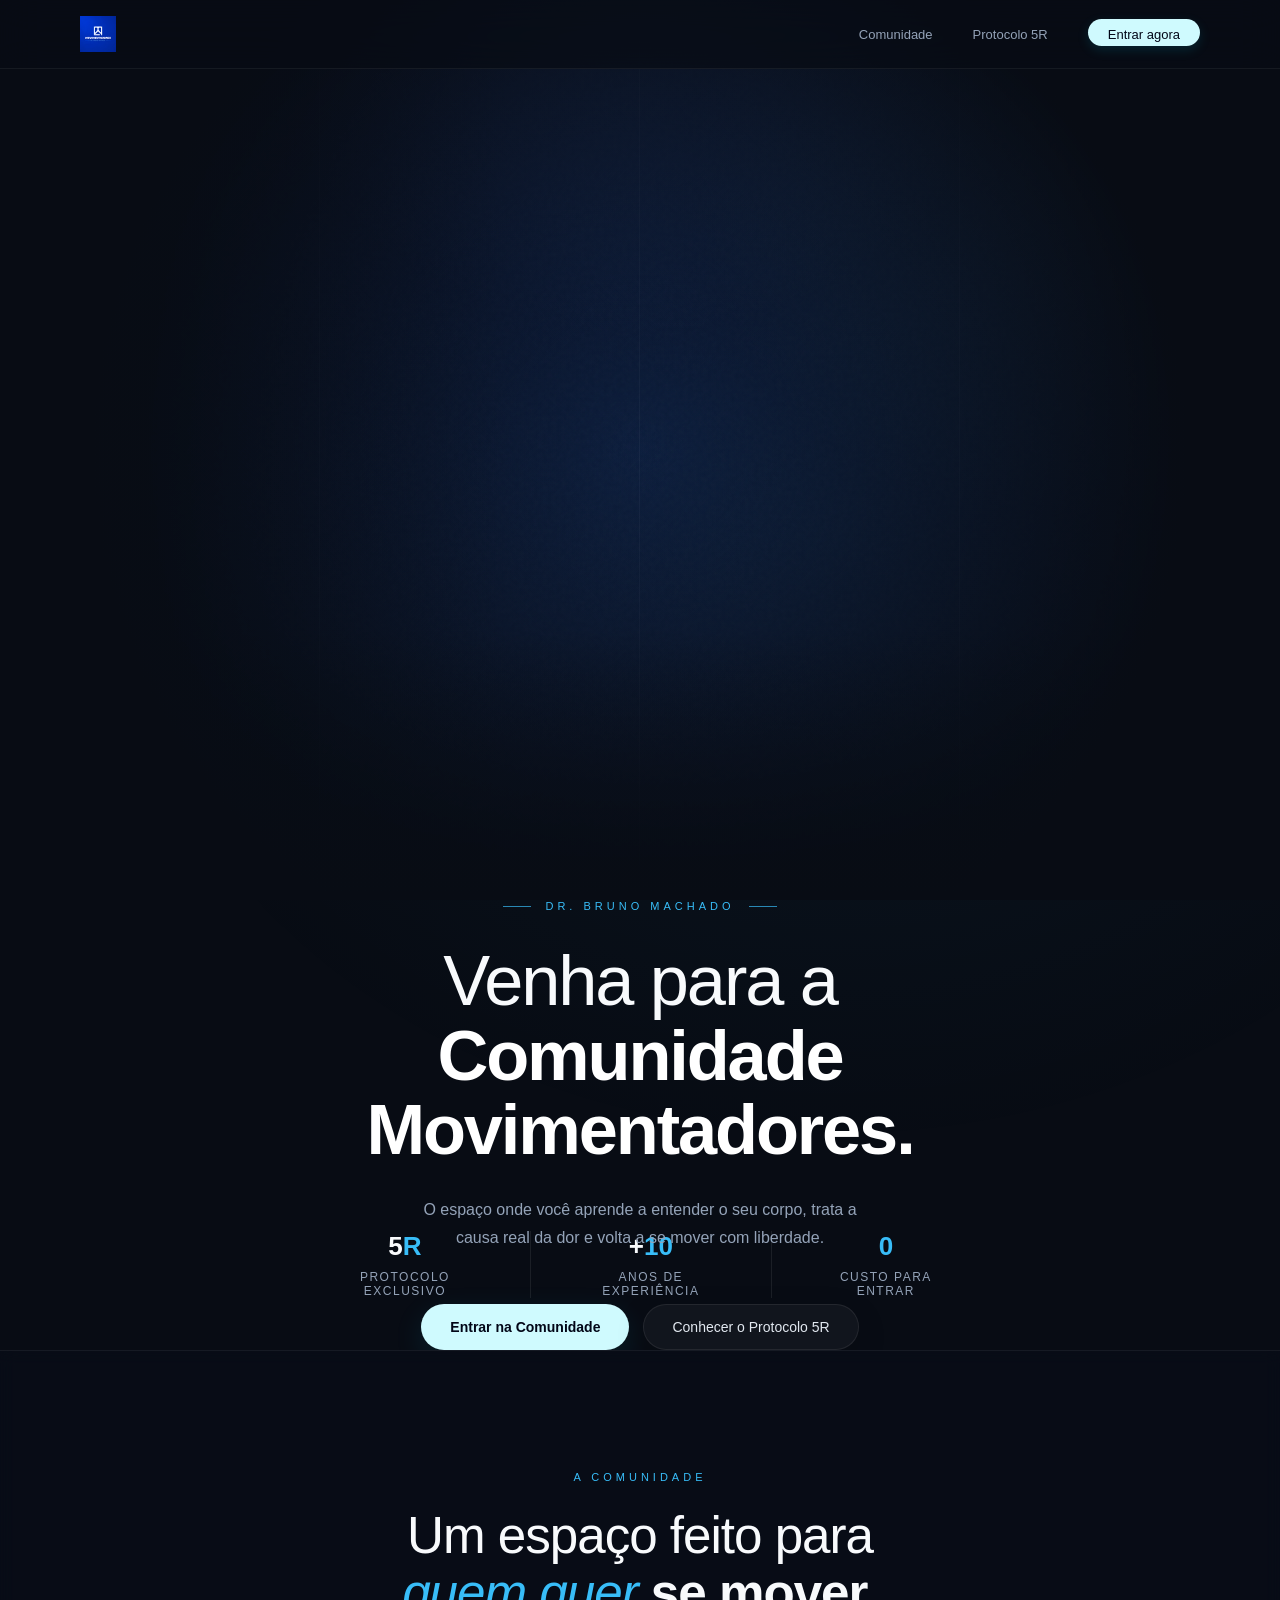
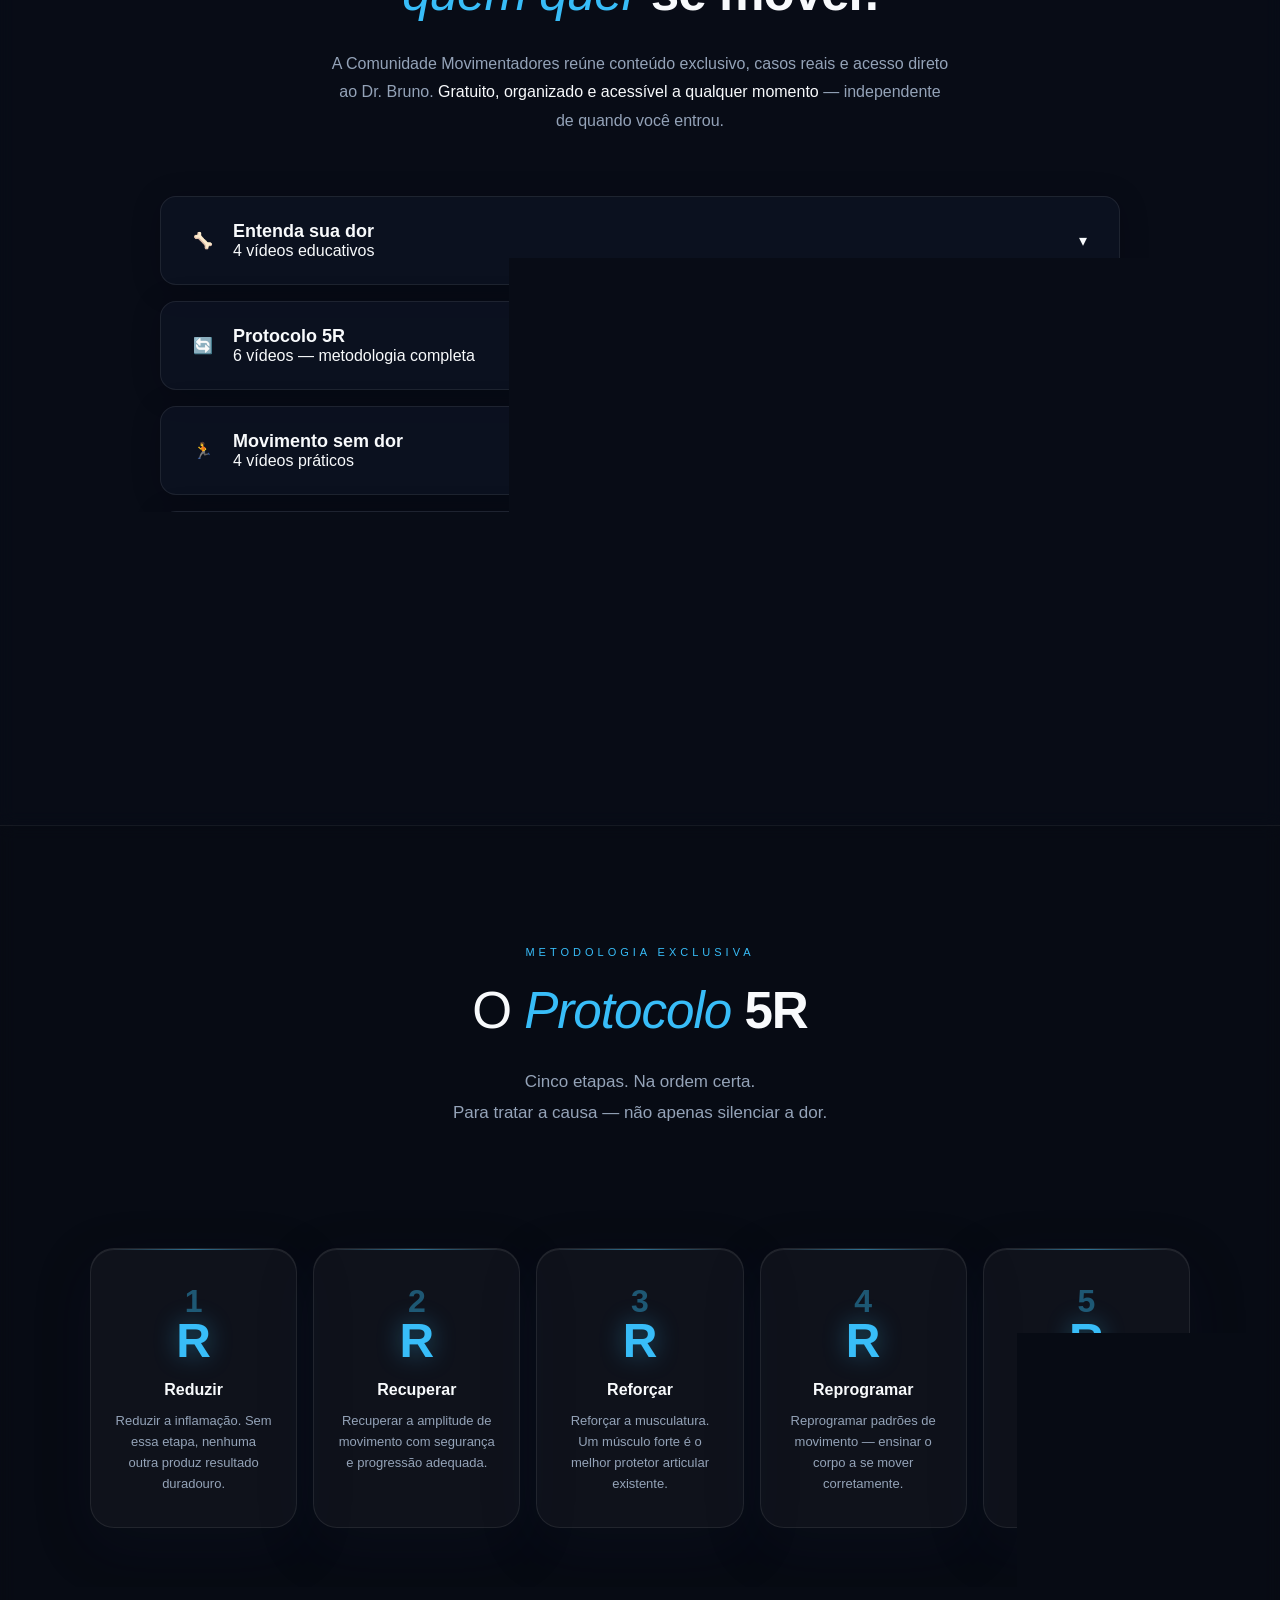
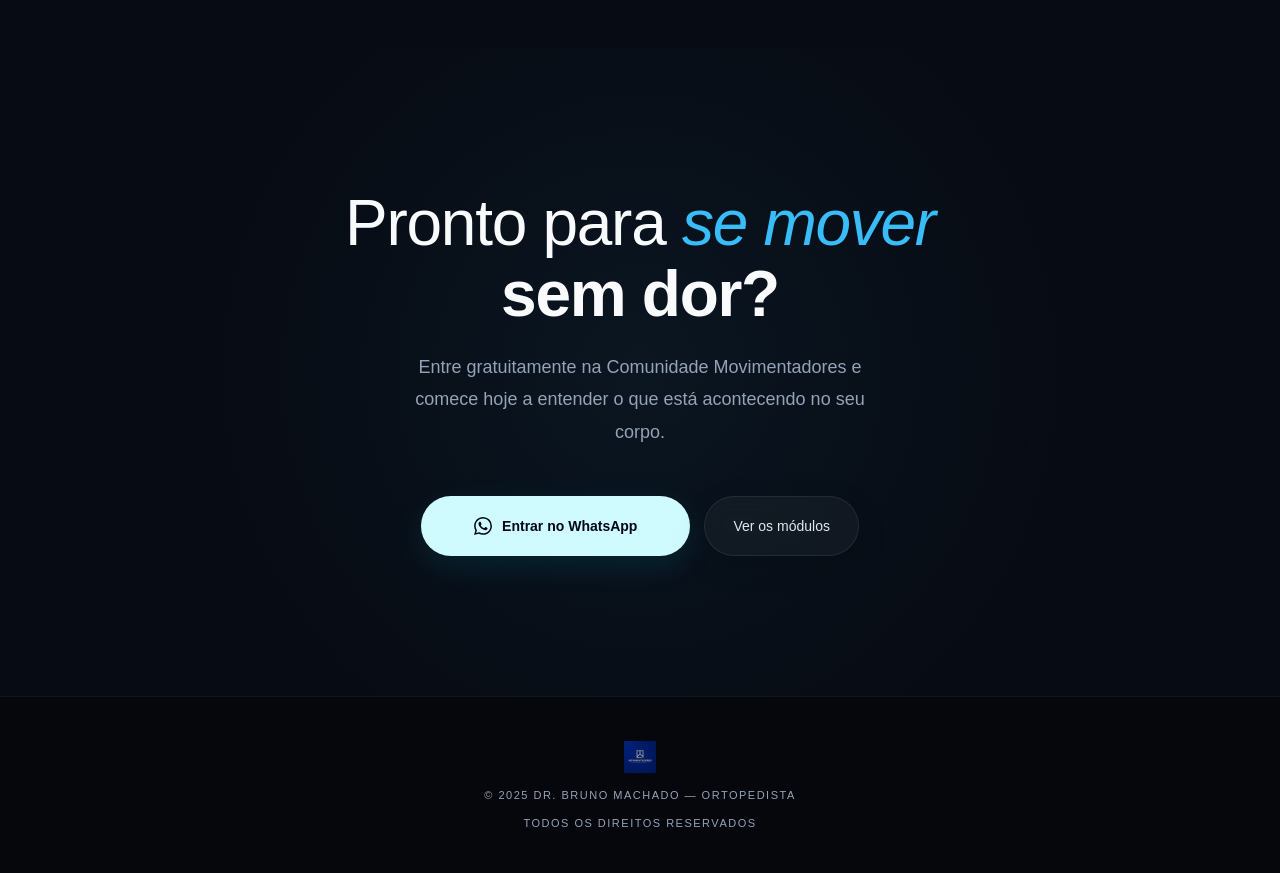
==== comunidade_dr_bruno.html @ 8829a504 "Initial commit - Comunidade Movimentadores landing page for Dr. Bruno Machado" ====
<!DOCTYPE html>
<html lang="pt-BR">
<head>
<meta charset="UTF-8">
<meta name="viewport" content="width=device-width, initial-scale=1.0">
<title>Comunidade Movimentadores — Dr. Bruno Machado</title>
<!-- Pulsedesk Fonts & Stylesheets -->
<link href="assets/4bcb63d746dc1754_css2.css" rel="stylesheet"/>
<link href="assets/b626255d7795be45_css2.css" rel="stylesheet"/>
<link rel="stylesheet" href="assets/css/fonts.css"/>
<link rel="stylesheet" href="assets/css/animations.css"/>
<style>
  *, *::before, *::after { box-sizing: border-box; margin: 0; padding: 0; }
  :root {
    --blue-deep:  #080c14;
    --blue-dark:  #0b1020;
    --blue-mid:   #0d1527;
    --blue-brand: #1a4fcc;
    --blue-light: #2563eb;
    --accent:     #38bdf8; /* cyan-400 */
    --accent-glow: rgba(56, 189, 248, 0.15);
    --white:      #f8fafc; /* slate-50 */
    --off-white:  #e2e8f0; /* slate-200 */
    --dim:        #94a3b8; /* slate-400 */
    --card-bg:    rgba(15, 21, 36, 0.7);
    --card-border: rgba(255, 255, 255, 0.08);
  }
  html { scroll-behavior: smooth; }
  body {
    background: var(--blue-deep);
    color: var(--white);
    font-family: 'Geist', sans-serif !important;
    overflow-x: hidden;
    position: relative;
    min-height: 100vh;
  }
  
  /* Background layers & noise */
  body::before {
    content: '';
    position: fixed;
    inset: 0;
    z-index: -50;
    background: 
      radial-gradient(circle at 50% -10%, rgba(88, 166, 255, 0.16), transparent 36%), 
      radial-gradient(circle at 82% 18%, rgba(103, 232, 249, 0.08), transparent 28%), 
      linear-gradient(180deg, #0b1020 0%, #080c14 42%, #0a0d13 100%);
    pointer-events: none;
  }
  body::after {
    content: '';
    position: fixed;
    inset: 0;
    z-index: -40;
    opacity: 0.035;
    background-image: url("data:image/svg+xml,%3Csvg viewBox='0 0 256 256' xmlns='http://www.w3.org/2000/svg'%3E%3Cfilter id='noiseFilter'%3E%3CfeTurbulence type='fractalNoise' baseFrequency='0.75' numOctaves='3' stitchTiles='stitch'/%3E%3C/filter%3E%3Crect width='100%25' height='100%25' filter='url(%23noiseFilter)'/%3E%3C/svg%3E");
    pointer-events: none;
  }

  /* NAV */
  nav {
    position: fixed; top:0; left:0; right:0; z-index:100;
    display:flex; align-items:center; justify-content:space-between;
    padding: 16px 80px;
    background: rgba(8,12,20,0.7);
    border-bottom: 1px solid rgba(255,255,255,0.06);
    backdrop-filter: blur(20px);
    transition: all 0.3s ease;
  }
  .nav-logo { height:36px; filter: brightness(1.2); }
  .nav-links { display:flex; gap:40px; list-style:none; }
  .nav-links a {
    color: var(--dim); text-decoration:none;
    font-family:'Geist',sans-serif; font-size:13px;
    transition: all 0.3s ease;
    position: relative;
    padding-bottom: 4px;
  }
  .nav-links a:hover { color:var(--white); }
  .nav-links a::after {
    content: ''; position: absolute; bottom: 0; left: 0; height: 1px; width: 0; background: rgba(56, 189, 248, 0.7); transition: all 0.3s ease;
  }
  .nav-links a:hover::after { width: 100%; }
  
  .nav-cta {
    opacity:1 !important;
    background: #cffafe !important;
    color: #020617 !important;
    padding: 8px 20px;
    border-radius: 9999px;
    font-family:'Geist',sans-serif;
    font-weight: 500;
    box-shadow: 0 4px 12px rgba(6,182,212,0.15);
    transition: all 0.3s ease !important;
  }
  .nav-cta:hover { background: #ecfeff !important; transform: scale(1.03); }

  /* HERO */
  .hero {
    position:relative; min-height:100vh;
    display:flex; flex-direction:column; justify-content:center; align-items:center;
    overflow:hidden;
    text-align:center;
  }
  .hero-bg {
    position:absolute; inset:0;
    background: radial-gradient(ellipse 90% 70% at 65% 40%, rgba(56,189,248,0.06) 0%, transparent 65%);
  }
  .hero-content {
    display: flex;
    flex-direction: column;
    align-items: center;
    text-align: center;
    position: relative;
    z-index: 10;
    max-width: 800px;
    padding: 0 24px;
  }
  .eyebrow {
    font-family:'Geist',sans-serif;
    font-size:11px; letter-spacing:4px; text-transform:uppercase;
    color: var(--accent); margin-bottom:32px;
    display:flex; align-items:center; justify-content:center; gap:14px;
  }
  .eyebrow-line { width:28px; height:1px; background:var(--accent); opacity:0.7; }
  h1 {
    font-family:'Plus Jakarta Sans',sans-serif;
    font-size: clamp(52px, 5.5vw, 76px);
    font-weight: 500; line-height:1.06;
    color: var(--white); margin-bottom:28px;
    letter-spacing: -0.03em;
  }
  h1 strong { font-weight:700; display:block; color: #fff; }
  h1 em { font-style:italic; color:var(--accent); }
  .hero-desc {
    font-size:16px; font-weight:300; line-height:1.75;
    color:var(--dim); max-width:480px; margin: 0 auto 52px auto;
  }
  .hero-desc strong { color:var(--white); font-weight:500; }
  .btn-row { display:flex; gap:14px; flex-wrap:wrap; justify-content:center; }
  
  .btn-p {
    display:inline-flex; align-items:center; gap:10px;
    background: #cffafe; color: #020617; text-decoration:none;
    font-family:'Plus Jakarta Sans',sans-serif; font-weight:600; font-size:14px;
    padding: 14px 28px; border-radius:9999px;
    border: 1px solid rgba(207,250,254,0.2);
    box-shadow: 0 10px 30px rgba(6,182,212,0.12);
    transition: all 0.3s cubic-bezier(0.16, 1, 0.3, 1);
  }
  .btn-p:hover {
    background: #ecfeff; transform: scale(1.03);
    box-shadow: 0 15px 40px rgba(6,182,212,0.2);
  }
  .btn-s {
    display:inline-flex; align-items:center; gap:10px;
    background: rgba(255,255,255,0.04); color: #e2e8f0; text-decoration:none;
    font-family:'Plus Jakarta Sans',sans-serif; font-weight:500; font-size:14px;
    padding: 14px 28px; border-radius:9999px;
    border: 1px solid rgba(255,255,255,0.08);
    box-shadow: 0 10px 30px rgba(0,0,0,0.15);
    transition: all 0.3s cubic-bezier(0.16, 1, 0.3, 1);
    backdrop-filter: blur(12px);
  }
  .btn-s:hover {
    background: rgba(255,255,255,0.07); transform: scale(1.02);
    border-color: rgba(255,255,255,0.18);
  }
  
  .hero-video-bg {
    position:relative; z-index:2;
    height:100vh; overflow:hidden;
    background: radial-gradient(circle at 50% 50%, rgba(26,79,204,0.18) 0%, var(--blue-deep) 70%);
    transition: opacity 0.8s cubic-bezier(0.16, 1, 0.3, 1), transform 0.8s cubic-bezier(0.16, 1, 0.3, 1);
    opacity: 1;
    transform: scale(1);
  }
  body.scrolled .hero-video-bg {
    opacity: 0;
    transform: scale(0.95) translateX(50px);
    pointer-events: none;
  }
  .hero-video-bg::before {
    content:''; position:absolute; inset:0; z-index:1;
    background: linear-gradient(to right, var(--blue-deep) 0%, rgba(8,12,20,0.3) 18%, transparent 40%);
  }
  .hero-video-bg::after {
    content:''; position:absolute; bottom:0; left:0; right:0; height:30%; z-index:1;
    background: linear-gradient(to top, var(--blue-deep) 0%, transparent 100%);
  }
  .hero-video-bg img, .hero-video-bg video {
    width:100%; height:100%; object-fit:cover; object-position:top center;
    filter:brightness(0.88) contrast(1.05);
  }
  .hero-stats {
    position:absolute; bottom:52px; left:50%; z-index:3;
    transform: translateX(-50%);
    display:flex; gap:0; align-items:stretch;
  }
  .stat {
    padding: 0 40px 0 0;
    border-right: 1px solid rgba(255,255,255,0.08);
    margin-right: 40px;
  }
  .stat:last-child { border:none; margin:0; padding:0; }
  .stat-n {
    font-family:'Plus Jakarta Sans',sans-serif;
    font-size:26px; font-weight:700; color:var(--white); margin-bottom:8px;
  }
  .stat-n span { color:var(--accent); }
  .stat-l {
    font-family:'Geist',sans-serif;
    font-size:12px; color:var(--dim); text-transform:uppercase; letter-spacing:1.5px;
  }

  /* SECTIONS */
  .sec {
    position:relative; padding: 120px 80px;
    border-top: 1px solid rgba(255,255,255,0.06);
    background: rgba(8,12,20,0.4);
    backdrop-filter: blur(8px);
    display: flex;
    flex-direction: column;
    align-items: center;
    text-align: center;
  }
  .sec-alt { background: rgba(11,16,32,0.3); }
  .sec-label {
    font-family:'Geist',sans-serif;
    font-size:11px; letter-spacing:4px; text-transform:uppercase;
    color:var(--accent); margin-bottom:24px;
  }
  h2 {
    font-family:'Plus Jakarta Sans',sans-serif;
    font-size: clamp(38px, 4vw, 56px);
    font-weight: 500; line-height:1.12;
    color:var(--white); margin-bottom:28px;
    letter-spacing: -0.02em;
  }
  h2 em { font-style:italic; color:var(--accent); }
  h2 strong { font-weight:700; }
  .sec-body {
    font-size:16px; font-weight:300; line-height:1.8;
    color:var(--dim); max-width:620px; margin: 0 auto 60px auto;
    text-align: center;
  }
  .sec-body strong { color:var(--white); font-weight:500; }

  /* ACCORDION (MODULOS) */
  .modulos-grid { display:flex; flex-direction:column; gap:16px; width: 100%; max-width:960px; margin: 0 auto; text-align: left; }
  .mod {
    background: var(--card-bg);
    border: 1px solid var(--card-border);
    border-radius: 16px;
    overflow:hidden; cursor:pointer;
    transition: all 0.3s cubic-bezier(0.16, 1, 0.3, 1);
    box-shadow: 0 4px 30px rgba(0, 0, 0, 0.2);
  }
  .mod:hover {
    border-color: rgba(56, 189, 248, 0.25);
    background: rgba(15, 21, 36, 0.85);
    transform: translateY(-2px);
    box-shadow: 0 10px 40px rgba(0, 0, 0, 0.3);
  }
  .mod-header {
    display:flex; align-items:center; justify-content:space-between;
    padding: 24px 32px;
  }
  .mod-left { display:flex; align-items:center; gap:20px; }
  .mod-num {
    font-family:'Plus Jakarta Sans',sans-serif;
    font-size:14px; font-weight:600; color:var(--accent);
    background: rgba(56,189,248,0.08);
    width:36px; height:36px; border-radius:50%;
    display:flex; align-items:center; justify-content:center;
    border: 1px solid rgba(56,189,248,0.15);
  }
  .mod-title {
    font-family:'Plus Jakarta Sans',sans-serif;
    font-size:18px; font-weight:600; color:var(--white);
  }
  .mod-header svg {
    color: var(--dim); transition: transform 0.4s cubic-bezier(0.16, 1, 0.3, 1);
  }
  .mod.open .mod-header svg { transform: rotate(180deg); color: var(--accent); }
  
  .mod-content {
    height: 0; overflow:hidden; opacity: 0;
    transition: all 0.4s cubic-bezier(0.16, 1, 0.3, 1);
    padding: 0 32px;
    display: flex;
    flex-direction: column;
    gap: 12px;
  }
  .mod.open .mod-content {
    height: auto; padding-bottom: 32px; opacity: 1;
  }
  .mod-desc {
    font-size:15px; line-height:1.7; color:var(--dim);
    margin-bottom:24px; padding-left: 56px;
  }
  .video-item {
    position: relative;
    overflow: hidden;
    display: flex;
    flex-direction: column;
    align-items: center;
    text-align: center;
    gap: 16px;
    padding: 24px;
    background: rgba(255,255,255,0.025);
    border: 1px solid rgba(255,255,255,0.06);
    border-radius: 16px;
    transition: all 0.3s cubic-bezier(0.16, 1, 0.3, 1);
    box-shadow: 0 4px 24px rgba(0,0,0,0.18), inset 0 1px 0 rgba(255,255,255,0.06);
  }
  .video-item::before {
    content: '';
    position: absolute;
    top: 0; left: 16px; right: 16px;
    height: 1px;
    background: linear-gradient(to right, transparent, rgba(56,189,248,0.35), transparent);
    pointer-events: none;
  }
  .video-item::after {
    content: '';
    position: absolute;
    inset: 0;
    background: linear-gradient(135deg, rgba(56,189,248,0.06) 0%, transparent 60%);
    opacity: 0;
    transition: opacity 0.3s ease;
    pointer-events: none;
    border-radius: 16px;
  }
  .video-item:hover::after { opacity: 1; }
  .video-item:hover {
    background: rgba(255,255,255,0.045);
    border-color: rgba(56, 189, 248, 0.28);
    transform: translateY(-2px);
    box-shadow: 0 0 0 1px rgba(56,189,248,0.14), 0 0 30px rgba(56,189,248,0.08), 0 12px 40px rgba(0,0,0,0.28), inset 0 1px 0 rgba(255,255,255,0.1);
  }
  .video-num {
    font-family:'Plus Jakarta Sans',sans-serif;
    font-size: 16px;
    font-weight: 700;
    color: var(--accent);
    background: rgba(56, 189, 248, 0.08);
    width: 36px;
    height: 36px;
    border-radius: 50%;
    display: flex;
    align-items: center;
    justify-content: center;
    border: 1px solid rgba(56, 189, 248, 0.15);
    flex-shrink: 0;
  }
  .video-info {
    display: flex;
    flex-direction: column;
    align-items: center;
    text-align: center;
    gap: 10px;
    flex-grow: 1;
    width: 100%;
  }
  .video-info h4 {
    font-family:'Plus Jakarta Sans',sans-serif;
    font-size: 18px;
    font-weight: 600;
    color: var(--white);
    line-height: 1.4;
    margin: 0;
  }
  .video-info p {
    font-size: 14px;
    font-weight: 300;
    line-height: 1.6;
    color: var(--dim);
    margin: 0 auto;
    max-width: 600px;
  }
  .video-tag {
    font-family:'Geist',sans-serif;
    font-size: 11px;
    color: var(--dim);
    background: rgba(255,255,255,0.04);
    padding: 4px 12px;
    border-radius: 9999px;
    align-self: center;
    margin-top: 4px;
  }

  /* PROTOCOLO R5 GRID */
  .r5-grid { display:grid; grid-template-columns: repeat(5, 1fr); gap:16px; margin-top:40px; width: 100%; max-width: 1100px; }
  .r-card {
    position: relative;
    overflow: hidden;
    background: rgba(255,255,255,0.035);
    border: 1px solid rgba(255,255,255,0.08);
    border-radius: 24px;
    padding: 36px 24px 32px; text-align:center;
    transition: all 0.3s cubic-bezier(0.16, 1, 0.3, 1);
    box-shadow: 0 18px 55px rgba(15,23,42,0.22), inset 0 1px 0 rgba(255,255,255,0.08);
    display: flex;
    flex-direction: column;
    align-items: center;
  }
  .r-card::before {
    content: '';
    position: absolute;
    top: 0; left: 20px; right: 20px;
    height: 1px;
    background: linear-gradient(to right, transparent, rgba(56,189,248,0.5), transparent);
    pointer-events: none;
  }
  .r-card::after {
    content: '';
    position: absolute;
    inset: 0;
    background: linear-gradient(135deg, rgba(56,189,248,0.08) 0%, transparent 60%);
    opacity: 0;
    transition: opacity 0.3s ease;
    pointer-events: none;
    border-radius: 24px;
  }
  .r-card:hover::after { opacity: 1; }
  .r-card:hover {
    border-color: rgba(56, 189, 248, 0.3);
    background: rgba(255,255,255,0.05);
    transform: translateY(-4px);
    box-shadow: 0 0 0 1px rgba(56,189,248,0.18), 0 0 46px rgba(56,189,248,0.12), 0 22px 70px rgba(0,0,0,0.32), inset 0 1px 0 rgba(255,255,255,0.12);
  }
  .r-bg {
    font-family:'Plus Jakarta Sans',sans-serif;
    font-size:32px; font-weight:700; color: rgba(56,189,248,0.4);
    display: inline-block;
    line-height: 1;
  }
  .r-letter {
    font-family:'Plus Jakarta Sans',sans-serif;
    font-size:48px; font-weight:700; color:var(--accent);
    display: inline-block;
    margin-bottom: 16px;
    line-height: 1;
    text-shadow: 0 0 24px rgba(56,189,248,0.4);
  }
  .r-name {
    font-family:'Plus Jakarta Sans',sans-serif;
    font-size:16px; font-weight:600; color:var(--white); margin-bottom:12px;
  }
  .r-desc { font-size:13px; line-height:1.6; color:var(--dim); }
  
  .r5-header {
    display: flex;
    flex-direction: column;
    align-items: center;
    text-align: center;
    margin-bottom: 40px;
  }

  /* CTA SECTION */
  .cta-sec {
    text-align:center; padding: 140px 80px;
    position:relative; overflow:hidden;
    background: rgba(8,12,20,0.6);
  }
  .cta-sec::before {
    content:''; position:absolute; inset:0;
    background: radial-gradient(circle at 50% 50%, rgba(56,189,248,0.06) 0%, transparent 60%);
  }
  .cta-sec h2 { font-size:clamp(44px,5vw,72px); max-width:720px; margin:0 auto 20px; position:relative; z-index:1; }
  .cta-sec p { font-size:18px; color:var(--dim); max-width:480px; margin:0 auto 48px; line-height:1.8; position:relative; z-index:1; }
  .cta-sec .btn-row { justify-content:center; position:relative; z-index:1; }

  /* FOOTER */
  footer {
    background:#05070c; border-top:1px solid rgba(255,255,255,0.06);
    padding:44px 80px; display:flex; flex-direction: column; align-items:center; justify-content:center; gap: 16px;
  }
  footer img { height:32px; opacity:0.65; }
  footer p {
    font-family:'Geist',sans-serif; font-size:11px;
    letter-spacing:1.5px; text-transform:uppercase; color:var(--dim);
  }

  /* SEQUENCED ENTRANCE REVEAL */
  nav {
    animation: animationIn 0.8s ease-out 0.1s both;
  }
  .hero-content > * {
    animation: animationIn 0.8s ease-out both;
  }
  .eyebrow    { animation-delay:0.15s; }
  h1          { animation-delay:0.3s; }
  .hero-desc  { animation-delay:0.45s; }
  .btn-row    { animation-delay:0.6s; }
  .hero-video-bg {
    animation: animationIn 0.8s ease-out 0.3s both;
  }

  @media(max-width:960px) {
    nav{ padding:16px 24px; }
    .nav-links{ display:none; }
    .hero{ grid-template-columns:1fr; }
    .hero-video-bg{ height:70vw; }
    .hero-left{ padding:130px 28px 60px; }
    .hero-stats {
      position: relative;
      bottom: auto;
      left: auto;
      transform: none;
      margin-top: 48px;
      display: flex;
      flex-wrap: wrap;
      justify-content: center;
      gap: 20px 32px;
      padding: 0 24px;
      width: 100%;
    }
    .stat {
      border: none;
      padding: 0;
      margin: 0;
      text-align: center;
    }
    .sec{ padding:80px 24px; }
    .modulos-grid{ grid-template-columns:1fr; }
    .r5-grid{ grid-template-columns:1fr; gap:12px; }
    .r-card { padding: 28px 20px; border-radius: 20px; }
    .cta-sec{ padding:80px 24px; }
    footer{ flex-direction:column; gap:14px; text-align:center; padding:36px 24px; }
  }
</style>
</head>
<body>
<!-- Vertical Grid Line Overlay -->
<div style="position: fixed; left: 50%; top: 0; z-index: -30; width: 100%; max-width: 1360px; transform: translateX(-50%); display: grid; grid-template-columns: repeat(4, 1fr); height: 100vh; pointer-events: none;">
  <div style="border-right: 1px solid rgba(255,255,255,0.045); height: 100vh;"></div>
  <div style="border-right: 1px solid rgba(255,255,255,0.045); height: 100vh;"></div>
  <div style="border-right: 1px solid rgba(255,255,255,0.045); height: 100vh;"></div>
  <div style="height: 100vh;"></div>
</div>

<nav>
  <img src="[data-uri]" alt="Movimentadores" class="nav-logo">
  <ul class="nav-links">
    <li><a href="#comunidade">Comunidade</a></li>
    <li><a href="#protocolo">Protocolo 5R</a></li>
    <li><a href="#entrar" class="nav-cta">Entrar agora</a></li>
  </ul>
</nav>

<!-- HERO -->
<section class="hero">
  <div class="hero-bg"></div>
  
  <div class="hero-video-bg">
    <video autoplay playsinline id="hero-video">
      <source src="IMG_5852.MP4" type="video/mp4">
      Seu navegador não suporta vídeos.
    </video>
    <div class="hero-video-overlay"></div>
  </div>
  
  <div class="hero-content">
    <div class="eyebrow"><span class="eyebrow-line"></span>Dr. Bruno Machado<span class="eyebrow-line"></span></div>
    <h1>Venha para a<br><strong>Comunidade Movimentadores.</strong></h1>
    <p class="hero-desc">O espaço onde você aprende a entender o seu corpo, trata a causa real da dor e volta a se mover com liberdade.</p>
    <div class="btn-row">
      <a href="#entrar" class="btn-p">Entrar na Comunidade</a>
      <a href="#protocolo" class="btn-s">Conhecer o Protocolo 5R</a>
    </div>
  </div>
  
  <div class="hero-stats">
    <div class="stat">
      <div class="stat-n">5<span>R</span></div>
      <div class="stat-l">Protocolo exclusivo</div>
    </div>
    <div class="stat">
      <div class="stat-n">+<span>10</span></div>
      <div class="stat-l">Anos de experiência</div>
    </div>
    <div class="stat">
      <div class="stat-n"><span>0</span></div>
      <div class="stat-l">Custo para entrar</div>
    </div>
  </div>
</section>

<!-- COMUNIDADE -->
<section class="sec sec-alt" id="comunidade">
  <div class="sec-label">A Comunidade</div>
  <h2>Um espaço feito para<br><em>quem quer</em> <strong>se mover.</strong></h2>
  <p class="sec-body">
    A Comunidade Movimentadores reúne conteúdo exclusivo, casos reais e acesso direto ao Dr. Bruno. <strong>Gratuito, organizado e acessível a qualquer momento</strong> — independente de quando você entrou.
  </p>

  <div class="modulos-grid">

    <!-- MÓDULO 1 -->
    <div class="mod" onclick="toggle(this)">
      <div class="mod-header">
        <div class="mod-left">
          <div class="mod-icon">🦴</div>
          <div>
            <div class="mod-title">Entenda sua dor</div>
            <div class="mod-sub">4 vídeos educativos</div>
          </div>
        </div>
        <div class="mod-arrow">▾</div>
      </div>
      <div class="mod-body">
        <div class="mod-content">
          <div class="video-item">
            <div class="video-num">01</div>
            <div class="video-info">
              <h4>A dor que some e volta — o que está acontecendo?</h4>
              <p>Entenda por que a dor melhora por um tempo e retorna. O remédio apaga o sinal, não o fogo.</p>
              <span class="video-tag">Fundamentos</span>
            </div>
          </div>
          <div class="video-item">
            <div class="video-num">02</div>
            <div class="video-info">
              <h4>Dor no joelho — causa real e o que fazer</h4>
              <p>Na maioria dos casos, o joelho não é o culpado. Entenda a cadeia biomecânica por trás da dor.</p>
              <span class="video-tag">Joelho</span>
            </div>
          </div>
          <div class="video-item">
            <div class="video-num">03</div>
            <div class="video-info">
              <h4>Artrose — tem solução ou é da idade?</h4>
              <p>Artrose não causa dor sozinha. Entenda o que realmente gera a dor e como tratar.</p>
              <span class="video-tag">Artrose</span>
            </div>
          </div>
          <div class="video-item">
            <div class="video-num">04</div>
            <div class="video-info">
              <h4>Quando a dor é sinal de algo sério?</h4>
              <p>Aprenda a identificar os sinais de alerta que exigem atenção médica imediata.</p>
              <span class="video-tag">Urgência</span>
            </div>
          </div>
        </div>
      </div>
    </div>

    <!-- MÓDULO 2 -->
    <div class="mod" onclick="toggle(this)">
      <div class="mod-header">
        <div class="mod-left">
          <div class="mod-icon">🔄</div>
          <div>
            <div class="mod-title">Protocolo 5R</div>
            <div class="mod-sub">6 vídeos — metodologia completa</div>
          </div>
        </div>
        <div class="mod-arrow">▾</div>
      </div>
      <div class="mod-body">
        <div class="mod-content">
          <div class="video-item">
            <div class="video-num">01</div>
            <div class="video-info">
              <h4>O que é o Protocolo 5R e por que ele funciona</h4>
              <p>Introdução à metodologia exclusiva do Dr. Bruno — cinco etapas, na ordem certa.</p>
              <span class="video-tag">Introdução</span>
            </div>
          </div>
          <div class="video-item">
            <div class="video-num">02</div>
            <div class="video-info">
              <h4>R1 — Reduzir a inflamação</h4>
              <p>Primeira etapa do protocolo. Sem reduzir a inflamação, nenhuma outra fase funciona.</p>
              <span class="video-tag">R1</span>
            </div>
          </div>
          <div class="video-item">
            <div class="video-num">03</div>
            <div class="video-info">
              <h4>R2 — Recuperar o movimento</h4>
              <p>Estratégias para recuperar amplitude de movimento com segurança e progressão.</p>
              <span class="video-tag">R2</span>
            </div>
          </div>
          <div class="video-item">
            <div class="video-num">04</div>
            <div class="video-info">
              <h4>R3 — Reforçar a musculatura</h4>
              <p>Fortalecimento muscular específico para proteger a articulação e prevenir recidivas.</p>
              <span class="video-tag">R3</span>
            </div>
          </div>
          <div class="video-item">
            <div class="video-num">05</div>
            <div class="video-info">
              <h4>R4 — Reprogramar o movimento</h4>
              <p>Reeducação neuromuscular — ensinar o corpo a se mover corretamente.</p>
              <span class="video-tag">R4</span>
            </div>
          </div>
          <div class="video-item">
            <div class="video-num">06</div>
            <div class="video-info">
              <h4>R5 — Retornar à vida plena</h4>
              <p>Retorno às atividades sem dor, sem limitação e sem medo de uma nova lesão.</p>
              <span class="video-tag">R5</span>
            </div>
          </div>
        </div>
      </div>
    </div>

    <!-- MÓDULO 3 -->
    <div class="mod" onclick="toggle(this)">
      <div class="mod-header">
        <div class="mod-left">
          <div class="mod-icon">🏃</div>
          <div>
            <div class="mod-title">Movimento sem dor</div>
            <div class="mod-sub">4 vídeos práticos</div>
          </div>
        </div>
        <div class="mod-arrow">▾</div>
      </div>
      <div class="mod-body">
        <div class="mod-content">
          <div class="video-item">
            <div class="video-num">01</div>
            <div class="video-info">
              <h4>Exercícios para quem sente dor no joelho</h4>
              <p>Sequência segura para aliviar e prevenir a dor, respeitando o estágio atual de cada pessoa.</p>
              <span class="video-tag">Joelho</span>
            </div>
          </div>
          <div class="video-item">
            <div class="video-num">02</div>
            <div class="video-info">
              <h4>Como proteger a coluna no dia a dia</h4>
              <p>Postura, hábitos e movimentos que preservam a saúde da coluna a longo prazo.</p>
              <span class="video-tag">Coluna</span>
            </div>
          </div>
          <div class="video-item">
            <div class="video-num">03</div>
            <div class="video-info">
              <h4>Mobilidade para quem passa horas sentado</h4>
              <p>Rotina rápida para quem trabalha sentado — reduz a sobrecarga em mais de 40%.</p>
              <span class="video-tag">Rotina</span>
            </div>
          </div>
          <div class="video-item">
            <div class="video-num">04</div>
            <div class="video-info">
              <h4>Quando posso voltar a me exercitar após uma lesão?</h4>
              <p>Critérios clínicos objetivos para o retorno seguro ao exercício físico.</p>
              <span class="video-tag">Reabilitação</span>
            </div>
          </div>
        </div>
      </div>
    </div>

    <!-- MÓDULO 4 -->
    <div class="mod" onclick="toggle(this)">
      <div class="mod-header">
        <div class="mod-left">
          <div class="mod-icon">✅</div>
          <div>
            <div class="mod-title">Casos e resultados</div>
            <div class="mod-sub">Histórias reais de pacientes</div>
          </div>
        </div>
        <div class="mod-arrow">▾</div>
      </div>
      <div class="mod-body">
        <div class="mod-content">
          <div class="video-item">
            <div class="video-num">01</div>
            <div class="video-info">
              <h4>3 anos de dor crônica no joelho — resolução em 90 dias</h4>
              <p>Como chegou, o protocolo aplicado e o resultado. Identidade preservada com autorização.</p>
              <span class="video-tag">Joelho</span>
            </div>
          </div>
          <div class="video-item">
            <div class="video-num">02</div>
            <div class="video-info">
              <h4>Hérnia de disco tratada sem cirurgia</h4>
              <p>Paciente com indicação cirúrgica que optou pelo protocolo conservador e obteve alta.</p>
              <span class="video-tag">Coluna</span>
            </div>
          </div>
          <div class="video-item">
            <div class="video-num">03</div>
            <div class="video-info">
              <h4>Retorno ao esporte após lesão no ombro</h4>
              <p>Atleta amador que voltou a praticar esporte após 6 meses de protocolo integrado.</p>
              <span class="video-tag">Esporte</span>
            </div>
          </div>
        </div>
      </div>
    </div>

    <!-- MÓDULO 5 -->
    <div class="mod" onclick="toggle(this)" style="grid-column:1/-1">
      <div class="mod-header">
        <div class="mod-left">
          <div class="mod-icon">❓</div>
          <div>
            <div class="mod-title">Perguntas frequentes</div>
            <div class="mod-sub">4 vídeos — dúvidas respondidas diretamente</div>
          </div>
        </div>
        <div class="mod-arrow">▾</div>
      </div>
      <div class="mod-body">
        <div class="mod-content">
          <div class="video-item">
            <div class="video-num">01</div>
            <div class="video-info">
              <h4>Preciso operar ou posso tratar sem cirurgia?</h4>
              <p>Como saber quando a cirurgia é realmente necessária — e quando não é.</p>
              <span class="video-tag">Cirurgia</span>
            </div>
          </div>
          <div class="video-item">
            <div class="video-num">02</div>
            <div class="video-info">
              <h4>Quanto tempo leva para melhorar da dor?</h4>
              <p>Expectativas realistas e honestas sobre o tempo de recuperação em cada situação.</p>
              <span class="video-tag">Tempo</span>
            </div>
          </div>
          <div class="video-item">
            <div class="video-num">03</div>
            <div class="video-info">
              <h4>Fisioterapia ou ortopedista — qual procurar primeiro?</h4>
              <p>O papel de cada profissional e como eles se complementam no tratamento.</p>
              <span class="video-tag">Orientação</span>
            </div>
          </div>
          <div class="video-item">
            <div class="video-num">04</div>
            <div class="video-info">
              <h4>Posso me exercitar com dor?</h4>
              <p>Quando o movimento ajuda e quando é preciso parar — a resposta definitiva.</p>
              <span class="video-tag">Exercício</span>
            </div>
          </div>
        </div>
      </div>
    </div>

  </div>
</section>

<!-- PROTOCOLO 5R -->
<section class="sec" id="protocolo">
  <div class="r5-header">
    <div class="sec-label">Metodologia exclusiva</div>
    <h2>O <em>Protocolo</em> <strong>5R</strong></h2>
    <p style="color:var(--dim);font-size:17px;font-weight:300;line-height:1.8;text-align:center;margin:0 auto 40px auto;max-width:620px;">
      Cinco etapas. Na ordem certa.<br>Para tratar a causa — não apenas silenciar a dor.
    </p>
  </div>
  <div class="r5-grid">
    <div class="r-card">
      <div class="r-bg">1</div>
      <div class="r-letter">R</div>
      <div class="r-name">Reduzir</div>
      <div class="r-desc">Reduzir a inflamação. Sem essa etapa, nenhuma outra produz resultado duradouro.</div>
    </div>
    <div class="r-card">
      <div class="r-bg">2</div>
      <div class="r-letter">R</div>
      <div class="r-name">Recuperar</div>
      <div class="r-desc">Recuperar a amplitude de movimento com segurança e progressão adequada.</div>
    </div>
    <div class="r-card">
      <div class="r-bg">3</div>
      <div class="r-letter">R</div>
      <div class="r-name">Reforçar</div>
      <div class="r-desc">Reforçar a musculatura. Um músculo forte é o melhor protetor articular existente.</div>
    </div>
    <div class="r-card">
      <div class="r-bg">4</div>
      <div class="r-letter">R</div>
      <div class="r-name">Reprogramar</div>
      <div class="r-desc">Reprogramar padrões de movimento — ensinar o corpo a se mover corretamente.</div>
    </div>
    <div class="r-card">
      <div class="r-bg">5</div>
      <div class="r-letter">R</div>
      <div class="r-name">Retornar</div>
      <div class="r-desc">Retornar à vida plena. Sem dor, sem limitação, sem medo de uma nova lesão.</div>
    </div>
  </div>
</section>

<!-- CTA -->
<section class="cta-sec" id="entrar">
  <h2>Pronto para <em>se mover</em><br><strong>sem dor?</strong></h2>
  <p>Entre gratuitamente na Comunidade Movimentadores e comece hoje a entender o que está acontecendo no seu corpo.</p>
  <div class="btn-row">
    <a href="https://chat.whatsapp.com/Eoa7fBtUYORLwc9g0LJFVX" class="btn-p" style="font-size:14px;padding:20px 52px" target="_blank" rel="noopener noreferrer">
      <svg width="18" height="18" viewBox="0 0 24 24" fill="currentColor"><path d="M17.472 14.382c-.297-.149-1.758-.867-2.03-.967-.273-.099-.471-.148-.67.15-.197.297-.767.966-.94 1.164-.173.199-.347.223-.644.075-.297-.15-1.255-.463-2.39-1.475-.883-.788-1.48-1.761-1.653-2.059-.173-.297-.018-.458.13-.606.134-.133.298-.347.446-.52.149-.174.198-.298.298-.497.099-.198.05-.371-.025-.52-.075-.149-.669-1.612-.916-2.207-.242-.579-.487-.5-.669-.51-.173-.008-.371-.01-.57-.01-.198 0-.52.074-.792.372-.272.297-1.04 1.016-1.04 2.479 0 1.462 1.065 2.875 1.213 3.074.149.198 2.096 3.2 5.077 4.487.709.306 1.262.489 1.694.625.712.227 1.36.195 1.871.118.571-.085 1.758-.719 2.006-1.413.248-.694.248-1.289.173-1.413-.074-.124-.272-.198-.57-.347m-5.421 7.403h-.004a9.87 9.87 0 01-5.031-1.378l-.361-.214-3.741.982.998-3.648-.235-.374a9.86 9.86 0 01-1.51-5.26c.001-5.45 4.436-9.884 9.888-9.884 2.64 0 5.122 1.03 6.988 2.898a9.825 9.825 0 012.893 6.994c-.003 5.45-4.437 9.884-9.885 9.884m8.413-18.297A11.815 11.815 0 0012.05 0C5.495 0 .16 5.335.157 11.892c0 2.096.547 4.142 1.588 5.945L.057 24l6.305-1.654a11.882 11.882 0 005.683 1.448h.005c6.554 0 11.89-5.335 11.893-11.893a11.821 11.821 0 00-3.48-8.413z"/></svg>
      Entrar no WhatsApp
    </a>
    <a href="#comunidade" class="btn-s">Ver os módulos</a>
  </div>
</section>

<footer>
  <img src="[data-uri]" alt="Movimentadores">
  <p>© 2025 Dr. Bruno Machado — Ortopedista</p>
  <p>Todos os direitos reservados</p>
</footer>

<script>
  function toggle(el) {
    const isOpen = el.classList.contains('open');
    document.querySelectorAll('.mod.open').forEach(m => m.classList.remove('open'));
    if (!isOpen) el.classList.add('open');
  }

  // Adiciona a classe 'scrolled' ao rolar a página para transicionar o Hero
  window.addEventListener('scroll', () => {
    if (window.scrollY > 80) {
      document.body.classList.add('scrolled');
    } else {
      document.body.classList.remove('scrolled');
    }
  });

  // Gerenciamento avançado do vídeo com áudio por padrão
  document.addEventListener('DOMContentLoaded', () => {
    const video = document.getElementById('hero-video');
    const container = document.querySelector('.hero-video-bg');
    if (!video || !container) return;

    // Garante que o áudio venha ativado
    video.muted = false;

    // Oculta o vídeo completamente quando terminar de rodar (evita travar na última tela com o médico de olhos fechados)
    video.addEventListener('ended', () => {
      container.style.transition = 'opacity 0.8s cubic-bezier(0.16, 1, 0.3, 1), transform 0.8s cubic-bezier(0.16, 1, 0.3, 1)';
      container.style.opacity = '0';
      container.style.transform = 'scale(0.95) translateY(-50px)';
      container.style.pointerEvents = 'none';
    });

    // Se o navegador bloquear o autoplay por não estar mutado, liberamos ao primeiro sinal de interação do usuário
    const startAudio = () => {
      video.muted = false;
      video.play().catch(err => console.log('Autoplay bloqueado pelo navegador.'));
      // Limpa os ouvintes
      document.removeEventListener('click', startAudio);
      document.removeEventListener('touchstart', startAudio);
      document.removeEventListener('scroll', startAudio);
    };
    
    document.addEventListener('click', startAudio);
    document.addEventListener('touchstart', startAudio);
    document.addEventListener('scroll', startAudio);


  });
</script>

<!-- SCROLL-REVEAL — igual ao design system de referência (reveal-and-parallax.js) -->
<script>
(function() {
  const reveals = document.querySelectorAll(".sec, .r-card, .mod, .video-item");
  const textNodes = document.querySelectorAll(
    "main section :is(h2, h3, h4, p, .sec-label, .eyebrow), footer :is(h2, p)"
  );
  const all = [...new Set([...reveals, ...textNodes])];

  all.forEach(el => {
    el.style.opacity = "0";
    el.style.transform = "translateY(20px)";
    el.style.transition = "opacity 800ms ease-out, transform 800ms ease-out";
    el.style.willChange = "opacity, transform";
  });

  const obs = new IntersectionObserver(entries => {
    entries.forEach(entry => {
      if (entry.isIntersecting) {
        const i = all.indexOf(entry.target);
        entry.target.style.transitionDelay = `${Math.min(i % 5, 4) * 70}ms`;
        entry.target.style.opacity = "1";
        entry.target.style.transform = "translateY(0)";
        entry.target.style.willChange = "auto";
        obs.unobserve(entry.target);
      }
    });
  }, { threshold: 0.1 });

  all.forEach(el => obs.observe(el));
})();
</script>
</body>
</html>
---- assets/4bcb63d746dc1754_css2.css ----
/* cyrillic-ext */
@font-face {
  font-family: 'Geist';
  font-style: normal;
  font-weight: 300;
  font-display: swap;
  src: url(https://fonts.gstatic.com/s/geist/v5/gyByhwUxId8gMEwRGFWNOITddY4.woff2) format('woff2');
  unicode-range: U+0460-052F, U+1C80-1C8A, U+20B4, U+2DE0-2DFF, U+A640-A69F, U+FE2E-FE2F;
}
/* cyrillic */
@font-face {
  font-family: 'Geist';
  font-style: normal;
  font-weight: 300;
  font-display: swap;
  src: url(https://fonts.gstatic.com/s/geist/v5/gyByhwUxId8gMEwYGFWNOITddY4.woff2) format('woff2');
  unicode-range: U+0301, U+0400-045F, U+0490-0491, U+04B0-04B1, U+2116;
}
/* vietnamese */
@font-face {
  font-family: 'Geist';
  font-style: normal;
  font-weight: 300;
  font-display: swap;
  src: url(https://fonts.gstatic.com/s/geist/v5/gyByhwUxId8gMEwTGFWNOITddY4.woff2) format('woff2');
  unicode-range: U+0102-0103, U+0110-0111, U+0128-0129, U+0168-0169, U+01A0-01A1, U+01AF-01B0, U+0300-0301, U+0303-0304, U+0308-0309, U+0323, U+0329, U+1EA0-1EF9, U+20AB;
}
/* latin-ext */
@font-face {
  font-family: 'Geist';
  font-style: normal;
  font-weight: 300;
  font-display: swap;
  src: url(https://fonts.gstatic.com/s/geist/v5/gyByhwUxId8gMEwSGFWNOITddY4.woff2) format('woff2');
  unicode-range: U+0100-02BA, U+02BD-02C5, U+02C7-02CC, U+02CE-02D7, U+02DD-02FF, U+0304, U+0308, U+0329, U+1D00-1DBF, U+1E00-1E9F, U+1EF2-1EFF, U+2020, U+20A0-20AB, U+20AD-20C0, U+2113, U+2C60-2C7F, U+A720-A7FF;
}
/* latin */
@font-face {
  font-family: 'Geist';
  font-style: normal;
  font-weight: 300;
  font-display: swap;
  src: url("9b6f5ff45b278c74_gyByhwUxId8gMEwcGFWNOITd.woff2") format('woff2');
  unicode-range: U+0000-00FF, U+0131, U+0152-0153, U+02BB-02BC, U+02C6, U+02DA, U+02DC, U+0304, U+0308, U+0329, U+2000-206F, U+20AC, U+2122, U+2191, U+2193, U+2212, U+2215, U+FEFF, U+FFFD;
}
/* cyrillic-ext */
@font-face {
  font-family: 'Geist';
  font-style: normal;
  font-weight: 400;
  font-display: swap;
  src: url(https://fonts.gstatic.com/s/geist/v5/gyByhwUxId8gMEwRGFWNOITddY4.woff2) format('woff2');
  unicode-range: U+0460-052F, U+1C80-1C8A, U+20B4, U+2DE0-2DFF, U+A640-A69F, U+FE2E-FE2F;
}
/* cyrillic */
@font-face {
  font-family: 'Geist';
  font-style: normal;
  font-weight: 400;
  font-display: swap;
  src: url(https://fonts.gstatic.com/s/geist/v5/gyByhwUxId8gMEwYGFWNOITddY4.woff2) format('woff2');
  unicode-range: U+0301, U+0400-045F, U+0490-0491, U+04B0-04B1, U+2116;
}
/* vietnamese */
@font-face {
  font-family: 'Geist';
  font-style: normal;
  font-weight: 400;
  font-display: swap;
  src: url(https://fonts.gstatic.com/s/geist/v5/gyByhwUxId8gMEwTGFWNOITddY4.woff2) format('woff2');
  unicode-range: U+0102-0103, U+0110-0111, U+0128-0129, U+0168-0169, U+01A0-01A1, U+01AF-01B0, U+0300-0301, U+0303-0304, U+0308-0309, U+0323, U+0329, U+1EA0-1EF9, U+20AB;
}
/* latin-ext */
@font-face {
  font-family: 'Geist';
  font-style: normal;
  font-weight: 400;
  font-display: swap;
  src: url(https://fonts.gstatic.com/s/geist/v5/gyByhwUxId8gMEwSGFWNOITddY4.woff2) format('woff2');
  unicode-range: U+0100-02BA, U+02BD-02C5, U+02C7-02CC, U+02CE-02D7, U+02DD-02FF, U+0304, U+0308, U+0329, U+1D00-1DBF, U+1E00-1E9F, U+1EF2-1EFF, U+2020, U+20A0-20AB, U+20AD-20C0, U+2113, U+2C60-2C7F, U+A720-A7FF;
}
/* latin */
@font-face {
  font-family: 'Geist';
  font-style: normal;
  font-weight: 400;
  font-display: swap;
  src: url("9b6f5ff45b278c74_gyByhwUxId8gMEwcGFWNOITd.woff2") format('woff2');
  unicode-range: U+0000-00FF, U+0131, U+0152-0153, U+02BB-02BC, U+02C6, U+02DA, U+02DC, U+0304, U+0308, U+0329, U+2000-206F, U+20AC, U+2122, U+2191, U+2193, U+2212, U+2215, U+FEFF, U+FFFD;
}
/* cyrillic-ext */
@font-face {
  font-family: 'Geist';
  font-style: normal;
  font-weight: 500;
  font-display: swap;
  src: url(https://fonts.gstatic.com/s/geist/v5/gyByhwUxId8gMEwRGFWNOITddY4.woff2) format('woff2');
  unicode-range: U+0460-052F, U+1C80-1C8A, U+20B4, U+2DE0-2DFF, U+A640-A69F, U+FE2E-FE2F;
}
/* cyrillic */
@font-face {
  font-family: 'Geist';
  font-style: normal;
  font-weight: 500;
  font-display: swap;
  src: url(https://fonts.gstatic.com/s/geist/v5/gyByhwUxId8gMEwYGFWNOITddY4.woff2) format('woff2');
  unicode-range: U+0301, U+0400-045F, U+0490-0491, U+04B0-04B1, U+2116;
}
/* vietnamese */
@font-face {
  font-family: 'Geist';
  font-style: normal;
  font-weight: 500;
  font-display: swap;
  src: url(https://fonts.gstatic.com/s/geist/v5/gyByhwUxId8gMEwTGFWNOITddY4.woff2) format('woff2');
  unicode-range: U+0102-0103, U+0110-0111, U+0128-0129, U+0168-0169, U+01A0-01A1, U+01AF-01B0, U+0300-0301, U+0303-0304, U+0308-0309, U+0323, U+0329, U+1EA0-1EF9, U+20AB;
}
/* latin-ext */
@font-face {
  font-family: 'Geist';
  font-style: normal;
  font-weight: 500;
  font-display: swap;
  src: url(https://fonts.gstatic.com/s/geist/v5/gyByhwUxId8gMEwSGFWNOITddY4.woff2) format('woff2');
  unicode-range: U+0100-02BA, U+02BD-02C5, U+02C7-02CC, U+02CE-02D7, U+02DD-02FF, U+0304, U+0308, U+0329, U+1D00-1DBF, U+1E00-1E9F, U+1EF2-1EFF, U+2020, U+20A0-20AB, U+20AD-20C0, U+2113, U+2C60-2C7F, U+A720-A7FF;
}
/* latin */
@font-face {
  font-family: 'Geist';
  font-style: normal;
  font-weight: 500;
  font-display: swap;
  src: url("9b6f5ff45b278c74_gyByhwUxId8gMEwcGFWNOITd.woff2") format('woff2');
  unicode-range: U+0000-00FF, U+0131, U+0152-0153, U+02BB-02BC, U+02C6, U+02DA, U+02DC, U+0304, U+0308, U+0329, U+2000-206F, U+20AC, U+2122, U+2191, U+2193, U+2212, U+2215, U+FEFF, U+FFFD;
}
/* cyrillic-ext */
@font-face {
  font-family: 'Geist';
  font-style: normal;
  font-weight: 600;
  font-display: swap;
  src: url(https://fonts.gstatic.com/s/geist/v5/gyByhwUxId8gMEwRGFWNOITddY4.woff2) format('woff2');
  unicode-range: U+0460-052F, U+1C80-1C8A, U+20B4, U+2DE0-2DFF, U+A640-A69F, U+FE2E-FE2F;
}
/* cyrillic */
@font-face {
  font-family: 'Geist';
  font-style: normal;
  font-weight: 600;
  font-display: swap;
  src: url(https://fonts.gstatic.com/s/geist/v5/gyByhwUxId8gMEwYGFWNOITddY4.woff2) format('woff2');
  unicode-range: U+0301, U+0400-045F, U+0490-0491, U+04B0-04B1, U+2116;
}
/* vietnamese */
@font-face {
  font-family: 'Geist';
  font-style: normal;
  font-weight: 600;
  font-display: swap;
  src: url(https://fonts.gstatic.com/s/geist/v5/gyByhwUxId8gMEwTGFWNOITddY4.woff2) format('woff2');
  unicode-range: U+0102-0103, U+0110-0111, U+0128-0129, U+0168-0169, U+01A0-01A1, U+01AF-01B0, U+0300-0301, U+0303-0304, U+0308-0309, U+0323, U+0329, U+1EA0-1EF9, U+20AB;
}
/* latin-ext */
@font-face {
  font-family: 'Geist';
  font-style: normal;
  font-weight: 600;
  font-display: swap;
  src: url(https://fonts.gstatic.com/s/geist/v5/gyByhwUxId8gMEwSGFWNOITddY4.woff2) format('woff2');
  unicode-range: U+0100-02BA, U+02BD-02C5, U+02C7-02CC, U+02CE-02D7, U+02DD-02FF, U+0304, U+0308, U+0329, U+1D00-1DBF, U+1E00-1E9F, U+1EF2-1EFF, U+2020, U+20A0-20AB, U+20AD-20C0, U+2113, U+2C60-2C7F, U+A720-A7FF;
}
/* latin */
@font-face {
  font-family: 'Geist';
  font-style: normal;
  font-weight: 600;
  font-display: swap;
  src: url("9b6f5ff45b278c74_gyByhwUxId8gMEwcGFWNOITd.woff2") format('woff2');
  unicode-range: U+0000-00FF, U+0131, U+0152-0153, U+02BB-02BC, U+02C6, U+02DA, U+02DC, U+0304, U+0308, U+0329, U+2000-206F, U+20AC, U+2122, U+2191, U+2193, U+2212, U+2215, U+FEFF, U+FFFD;
}
/* cyrillic-ext */
@font-face {
  font-family: 'Geist';
  font-style: normal;
  font-weight: 700;
  font-display: swap;
  src: url(https://fonts.gstatic.com/s/geist/v5/gyByhwUxId8gMEwRGFWNOITddY4.woff2) format('woff2');
  unicode-range: U+0460-052F, U+1C80-1C8A, U+20B4, U+2DE0-2DFF, U+A640-A69F, U+FE2E-FE2F;
}
/* cyrillic */
@font-face {
  font-family: 'Geist';
  font-style: normal;
  font-weight: 700;
  font-display: swap;
  src: url(https://fonts.gstatic.com/s/geist/v5/gyByhwUxId8gMEwYGFWNOITddY4.woff2) format('woff2');
  unicode-range: U+0301, U+0400-045F, U+0490-0491, U+04B0-04B1, U+2116;
}
/* vietnamese */
@font-face {
  font-family: 'Geist';
  font-style: normal;
  font-weight: 700;
  font-display: swap;
  src: url(https://fonts.gstatic.com/s/geist/v5/gyByhwUxId8gMEwTGFWNOITddY4.woff2) format('woff2');
  unicode-range: U+0102-0103, U+0110-0111, U+0128-0129, U+0168-0169, U+01A0-01A1, U+01AF-01B0, U+0300-0301, U+0303-0304, U+0308-0309, U+0323, U+0329, U+1EA0-1EF9, U+20AB;
}
/* latin-ext */
@font-face {
  font-family: 'Geist';
  font-style: normal;
  font-weight: 700;
  font-display: swap;
  src: url(https://fonts.gstatic.com/s/geist/v5/gyByhwUxId8gMEwSGFWNOITddY4.woff2) format('woff2');
  unicode-range: U+0100-02BA, U+02BD-02C5, U+02C7-02CC, U+02CE-02D7, U+02DD-02FF, U+0304, U+0308, U+0329, U+1D00-1DBF, U+1E00-1E9F, U+1EF2-1EFF, U+2020, U+20A0-20AB, U+20AD-20C0, U+2113, U+2C60-2C7F, U+A720-A7FF;
}
/* latin */
@font-face {
  font-family: 'Geist';
  font-style: normal;
  font-weight: 700;
  font-display: swap;
  src: url("9b6f5ff45b278c74_gyByhwUxId8gMEwcGFWNOITd.woff2") format('woff2');
  unicode-range: U+0000-00FF, U+0131, U+0152-0153, U+02BB-02BC, U+02C6, U+02DA, U+02DC, U+0304, U+0308, U+0329, U+2000-206F, U+20AC, U+2122, U+2191, U+2193, U+2212, U+2215, U+FEFF, U+FFFD;
}
---- assets/b626255d7795be45_css2.css ----
/* cyrillic-ext */
@font-face {
  font-family: 'Plus Jakarta Sans';
  font-style: normal;
  font-weight: 300;
  font-display: swap;
  src: url(https://fonts.gstatic.com/s/plusjakartasans/v12/LDIoaomQNQcsA88c7O9yZ4KMCoOg4Ko70yygg_vbd-E.woff2) format('woff2');
  unicode-range: U+0460-052F, U+1C80-1C8A, U+20B4, U+2DE0-2DFF, U+A640-A69F, U+FE2E-FE2F;
}
/* vietnamese */
@font-face {
  font-family: 'Plus Jakarta Sans';
  font-style: normal;
  font-weight: 300;
  font-display: swap;
  src: url(https://fonts.gstatic.com/s/plusjakartasans/v12/LDIoaomQNQcsA88c7O9yZ4KMCoOg4Ko50yygg_vbd-E.woff2) format('woff2');
  unicode-range: U+0102-0103, U+0110-0111, U+0128-0129, U+0168-0169, U+01A0-01A1, U+01AF-01B0, U+0300-0301, U+0303-0304, U+0308-0309, U+0323, U+0329, U+1EA0-1EF9, U+20AB;
}
/* latin-ext */
@font-face {
  font-family: 'Plus Jakarta Sans';
  font-style: normal;
  font-weight: 300;
  font-display: swap;
  src: url(https://fonts.gstatic.com/s/plusjakartasans/v12/LDIoaomQNQcsA88c7O9yZ4KMCoOg4Ko40yygg_vbd-E.woff2) format('woff2');
  unicode-range: U+0100-02BA, U+02BD-02C5, U+02C7-02CC, U+02CE-02D7, U+02DD-02FF, U+0304, U+0308, U+0329, U+1D00-1DBF, U+1E00-1E9F, U+1EF2-1EFF, U+2020, U+20A0-20AB, U+20AD-20C0, U+2113, U+2C60-2C7F, U+A720-A7FF;
}
/* latin */
@font-face {
  font-family: 'Plus Jakarta Sans';
  font-style: normal;
  font-weight: 300;
  font-display: swap;
  src: url("cd8db90cd950e26b_LDIoaomQNQcsA88c7O9yZ4KMCoOg4K.woff2") format('woff2');
  unicode-range: U+0000-00FF, U+0131, U+0152-0153, U+02BB-02BC, U+02C6, U+02DA, U+02DC, U+0304, U+0308, U+0329, U+2000-206F, U+20AC, U+2122, U+2191, U+2193, U+2212, U+2215, U+FEFF, U+FFFD;
}
/* cyrillic-ext */
@font-face {
  font-family: 'Plus Jakarta Sans';
  font-style: normal;
  font-weight: 400;
  font-display: swap;
  src: url(https://fonts.gstatic.com/s/plusjakartasans/v12/LDIoaomQNQcsA88c7O9yZ4KMCoOg4Ko70yygg_vbd-E.woff2) format('woff2');
  unicode-range: U+0460-052F, U+1C80-1C8A, U+20B4, U+2DE0-2DFF, U+A640-A69F, U+FE2E-FE2F;
}
/* vietnamese */
@font-face {
  font-family: 'Plus Jakarta Sans';
  font-style: normal;
  font-weight: 400;
  font-display: swap;
  src: url(https://fonts.gstatic.com/s/plusjakartasans/v12/LDIoaomQNQcsA88c7O9yZ4KMCoOg4Ko50yygg_vbd-E.woff2) format('woff2');
  unicode-range: U+0102-0103, U+0110-0111, U+0128-0129, U+0168-0169, U+01A0-01A1, U+01AF-01B0, U+0300-0301, U+0303-0304, U+0308-0309, U+0323, U+0329, U+1EA0-1EF9, U+20AB;
}
/* latin-ext */
@font-face {
  font-family: 'Plus Jakarta Sans';
  font-style: normal;
  font-weight: 400;
  font-display: swap;
  src: url(https://fonts.gstatic.com/s/plusjakartasans/v12/LDIoaomQNQcsA88c7O9yZ4KMCoOg4Ko40yygg_vbd-E.woff2) format('woff2');
  unicode-range: U+0100-02BA, U+02BD-02C5, U+02C7-02CC, U+02CE-02D7, U+02DD-02FF, U+0304, U+0308, U+0329, U+1D00-1DBF, U+1E00-1E9F, U+1EF2-1EFF, U+2020, U+20A0-20AB, U+20AD-20C0, U+2113, U+2C60-2C7F, U+A720-A7FF;
}
/* latin */
@font-face {
  font-family: 'Plus Jakarta Sans';
  font-style: normal;
  font-weight: 400;
  font-display: swap;
  src: url("cd8db90cd950e26b_LDIoaomQNQcsA88c7O9yZ4KMCoOg4K.woff2") format('woff2');
  unicode-range: U+0000-00FF, U+0131, U+0152-0153, U+02BB-02BC, U+02C6, U+02DA, U+02DC, U+0304, U+0308, U+0329, U+2000-206F, U+20AC, U+2122, U+2191, U+2193, U+2212, U+2215, U+FEFF, U+FFFD;
}
/* cyrillic-ext */
@font-face {
  font-family: 'Plus Jakarta Sans';
  font-style: normal;
  font-weight: 500;
  font-display: swap;
  src: url(https://fonts.gstatic.com/s/plusjakartasans/v12/LDIoaomQNQcsA88c7O9yZ4KMCoOg4Ko70yygg_vbd-E.woff2) format('woff2');
  unicode-range: U+0460-052F, U+1C80-1C8A, U+20B4, U+2DE0-2DFF, U+A640-A69F, U+FE2E-FE2F;
}
/* vietnamese */
@font-face {
  font-family: 'Plus Jakarta Sans';
  font-style: normal;
  font-weight: 500;
  font-display: swap;
  src: url(https://fonts.gstatic.com/s/plusjakartasans/v12/LDIoaomQNQcsA88c7O9yZ4KMCoOg4Ko50yygg_vbd-E.woff2) format('woff2');
  unicode-range: U+0102-0103, U+0110-0111, U+0128-0129, U+0168-0169, U+01A0-01A1, U+01AF-01B0, U+0300-0301, U+0303-0304, U+0308-0309, U+0323, U+0329, U+1EA0-1EF9, U+20AB;
}
/* latin-ext */
@font-face {
  font-family: 'Plus Jakarta Sans';
  font-style: normal;
  font-weight: 500;
  font-display: swap;
  src: url(https://fonts.gstatic.com/s/plusjakartasans/v12/LDIoaomQNQcsA88c7O9yZ4KMCoOg4Ko40yygg_vbd-E.woff2) format('woff2');
  unicode-range: U+0100-02BA, U+02BD-02C5, U+02C7-02CC, U+02CE-02D7, U+02DD-02FF, U+0304, U+0308, U+0329, U+1D00-1DBF, U+1E00-1E9F, U+1EF2-1EFF, U+2020, U+20A0-20AB, U+20AD-20C0, U+2113, U+2C60-2C7F, U+A720-A7FF;
}
/* latin */
@font-face {
  font-family: 'Plus Jakarta Sans';
  font-style: normal;
  font-weight: 500;
  font-display: swap;
  src: url("cd8db90cd950e26b_LDIoaomQNQcsA88c7O9yZ4KMCoOg4K.woff2") format('woff2');
  unicode-range: U+0000-00FF, U+0131, U+0152-0153, U+02BB-02BC, U+02C6, U+02DA, U+02DC, U+0304, U+0308, U+0329, U+2000-206F, U+20AC, U+2122, U+2191, U+2193, U+2212, U+2215, U+FEFF, U+FFFD;
}
/* cyrillic-ext */
@font-face {
  font-family: 'Plus Jakarta Sans';
  font-style: normal;
  font-weight: 600;
  font-display: swap;
  src: url(https://fonts.gstatic.com/s/plusjakartasans/v12/LDIoaomQNQcsA88c7O9yZ4KMCoOg4Ko70yygg_vbd-E.woff2) format('woff2');
  unicode-range: U+0460-052F, U+1C80-1C8A, U+20B4, U+2DE0-2DFF, U+A640-A69F, U+FE2E-FE2F;
}
/* vietnamese */
@font-face {
  font-family: 'Plus Jakarta Sans';
  font-style: normal;
  font-weight: 600;
  font-display: swap;
  src: url(https://fonts.gstatic.com/s/plusjakartasans/v12/LDIoaomQNQcsA88c7O9yZ4KMCoOg4Ko50yygg_vbd-E.woff2) format('woff2');
  unicode-range: U+0102-0103, U+0110-0111, U+0128-0129, U+0168-0169, U+01A0-01A1, U+01AF-01B0, U+0300-0301, U+0303-0304, U+0308-0309, U+0323, U+0329, U+1EA0-1EF9, U+20AB;
}
/* latin-ext */
@font-face {
  font-family: 'Plus Jakarta Sans';
  font-style: normal;
  font-weight: 600;
  font-display: swap;
  src: url(https://fonts.gstatic.com/s/plusjakartasans/v12/LDIoaomQNQcsA88c7O9yZ4KMCoOg4Ko40yygg_vbd-E.woff2) format('woff2');
  unicode-range: U+0100-02BA, U+02BD-02C5, U+02C7-02CC, U+02CE-02D7, U+02DD-02FF, U+0304, U+0308, U+0329, U+1D00-1DBF, U+1E00-1E9F, U+1EF2-1EFF, U+2020, U+20A0-20AB, U+20AD-20C0, U+2113, U+2C60-2C7F, U+A720-A7FF;
}
/* latin */
@font-face {
  font-family: 'Plus Jakarta Sans';
  font-style: normal;
  font-weight: 600;
  font-display: swap;
  src: url("cd8db90cd950e26b_LDIoaomQNQcsA88c7O9yZ4KMCoOg4K.woff2") format('woff2');
  unicode-range: U+0000-00FF, U+0131, U+0152-0153, U+02BB-02BC, U+02C6, U+02DA, U+02DC, U+0304, U+0308, U+0329, U+2000-206F, U+20AC, U+2122, U+2191, U+2193, U+2212, U+2215, U+FEFF, U+FFFD;
}
/* cyrillic-ext */
@font-face {
  font-family: 'Plus Jakarta Sans';
  font-style: normal;
  font-weight: 700;
  font-display: swap;
  src: url(https://fonts.gstatic.com/s/plusjakartasans/v12/LDIoaomQNQcsA88c7O9yZ4KMCoOg4Ko70yygg_vbd-E.woff2) format('woff2');
  unicode-range: U+0460-052F, U+1C80-1C8A, U+20B4, U+2DE0-2DFF, U+A640-A69F, U+FE2E-FE2F;
}
/* vietnamese */
@font-face {
  font-family: 'Plus Jakarta Sans';
  font-style: normal;
  font-weight: 700;
  font-display: swap;
  src: url(https://fonts.gstatic.com/s/plusjakartasans/v12/LDIoaomQNQcsA88c7O9yZ4KMCoOg4Ko50yygg_vbd-E.woff2) format('woff2');
  unicode-range: U+0102-0103, U+0110-0111, U+0128-0129, U+0168-0169, U+01A0-01A1, U+01AF-01B0, U+0300-0301, U+0303-0304, U+0308-0309, U+0323, U+0329, U+1EA0-1EF9, U+20AB;
}
/* latin-ext */
@font-face {
  font-family: 'Plus Jakarta Sans';
  font-style: normal;
  font-weight: 700;
  font-display: swap;
  src: url(https://fonts.gstatic.com/s/plusjakartasans/v12/LDIoaomQNQcsA88c7O9yZ4KMCoOg4Ko40yygg_vbd-E.woff2) format('woff2');
  unicode-range: U+0100-02BA, U+02BD-02C5, U+02C7-02CC, U+02CE-02D7, U+02DD-02FF, U+0304, U+0308, U+0329, U+1D00-1DBF, U+1E00-1E9F, U+1EF2-1EFF, U+2020, U+20A0-20AB, U+20AD-20C0, U+2113, U+2C60-2C7F, U+A720-A7FF;
}
/* latin */
@font-face {
  font-family: 'Plus Jakarta Sans';
  font-style: normal;
  font-weight: 700;
  font-display: swap;
  src: url("cd8db90cd950e26b_LDIoaomQNQcsA88c7O9yZ4KMCoOg4K.woff2") format('woff2');
  unicode-range: U+0000-00FF, U+0131, U+0152-0153, U+02BB-02BC, U+02C6, U+02DA, U+02DC, U+0304, U+0308, U+0329, U+2000-206F, U+20AC, U+2122, U+2191, U+2193, U+2212, U+2215, U+FEFF, U+FFFD;
}
/* cyrillic-ext */
@font-face {
  font-family: 'Plus Jakarta Sans';
  font-style: normal;
  font-weight: 800;
  font-display: swap;
  src: url(https://fonts.gstatic.com/s/plusjakartasans/v12/LDIoaomQNQcsA88c7O9yZ4KMCoOg4Ko70yygg_vbd-E.woff2) format('woff2');
  unicode-range: U+0460-052F, U+1C80-1C8A, U+20B4, U+2DE0-2DFF, U+A640-A69F, U+FE2E-FE2F;
}
/* vietnamese */
@font-face {
  font-family: 'Plus Jakarta Sans';
  font-style: normal;
  font-weight: 800;
  font-display: swap;
  src: url(https://fonts.gstatic.com/s/plusjakartasans/v12/LDIoaomQNQcsA88c7O9yZ4KMCoOg4Ko50yygg_vbd-E.woff2) format('woff2');
  unicode-range: U+0102-0103, U+0110-0111, U+0128-0129, U+0168-0169, U+01A0-01A1, U+01AF-01B0, U+0300-0301, U+0303-0304, U+0308-0309, U+0323, U+0329, U+1EA0-1EF9, U+20AB;
}
/* latin-ext */
@font-face {
  font-family: 'Plus Jakarta Sans';
  font-style: normal;
  font-weight: 800;
  font-display: swap;
  src: url(https://fonts.gstatic.com/s/plusjakartasans/v12/LDIoaomQNQcsA88c7O9yZ4KMCoOg4Ko40yygg_vbd-E.woff2) format('woff2');
  unicode-range: U+0100-02BA, U+02BD-02C5, U+02C7-02CC, U+02CE-02D7, U+02DD-02FF, U+0304, U+0308, U+0329, U+1D00-1DBF, U+1E00-1E9F, U+1EF2-1EFF, U+2020, U+20A0-20AB, U+20AD-20C0, U+2113, U+2C60-2C7F, U+A720-A7FF;
}
/* latin */
@font-face {
  font-family: 'Plus Jakarta Sans';
  font-style: normal;
  font-weight: 800;
  font-display: swap;
  src: url("cd8db90cd950e26b_LDIoaomQNQcsA88c7O9yZ4KMCoOg4K.woff2") format('woff2');
  unicode-range: U+0000-00FF, U+0131, U+0152-0153, U+02BB-02BC, U+02C6, U+02DA, U+02DC, U+0304, U+0308, U+0329, U+2000-206F, U+20AC, U+2122, U+2191, U+2193, U+2212, U+2215, U+FEFF, U+FFFD;
}
---- assets/css/fonts.css ----
/* Font-family helper classes.
   - .font-geist   -> body text (Geist)
   - .font-jakarta -> headings (Plus Jakarta Sans)
   The actual @font-face declarations come from the linked Google Fonts CSS. */

.font-geist { font-family: 'Geist', sans-serif !important; }
.font-jakarta { font-family: 'Plus Jakarta Sans', sans-serif !important; }
---- assets/css/animations.css ----
/* Keyframe animations used across the page.
   - animationIn: sequenced entrance reveal (blur + slide up).
     Apply with the Tailwind class [animation:animationIn_0.8s_ease-out_0.1s_both]
   - progress-shimmer: sliding highlight over filled progress bars
     in the product preview section. */

@keyframes animationIn {
  0% {
    opacity: 0;
    transform: translateY(30px);
    filter: blur(8px);
  }
  100% {
    opacity: 1;
    transform: translateY(0);
    filter: blur(0px);
  }
}

@keyframes progress-shimmer {
  0% { transform: translateX(-100%); }
  100% { transform: translateX(100%); }
}
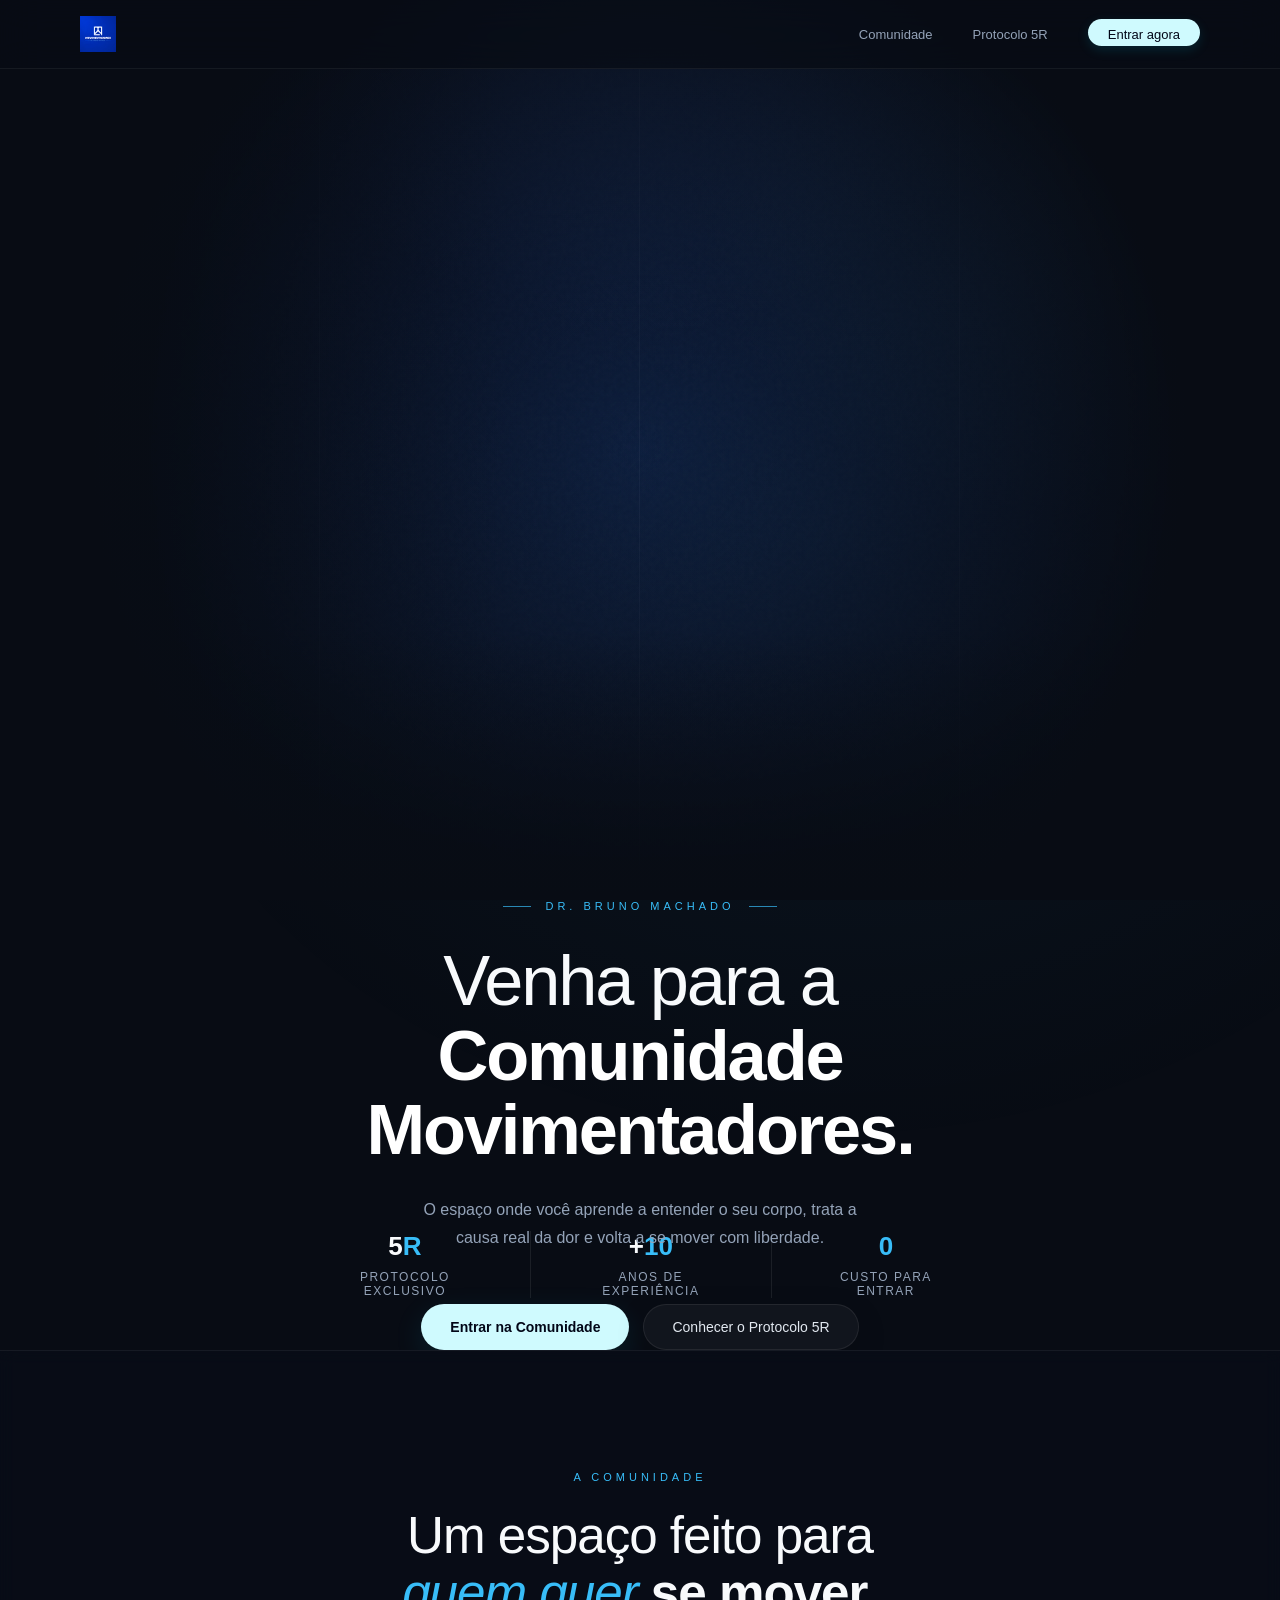
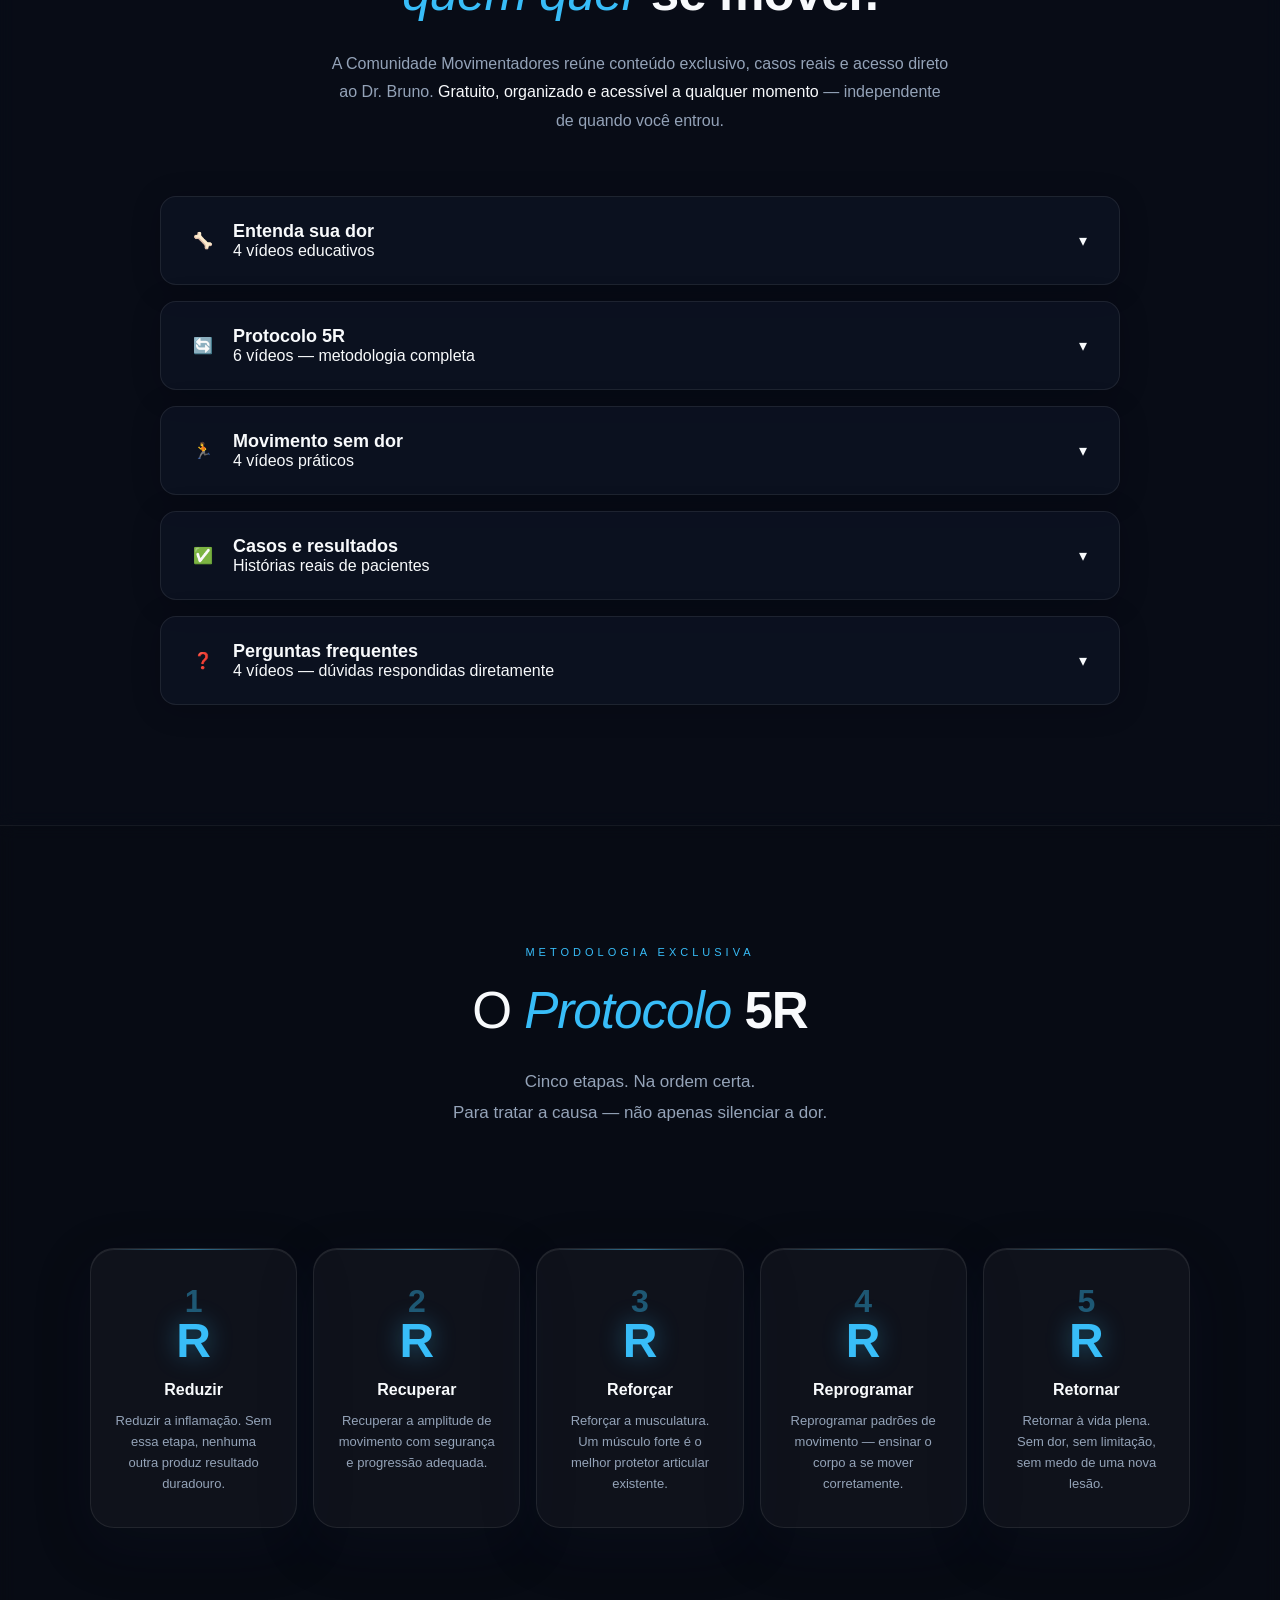
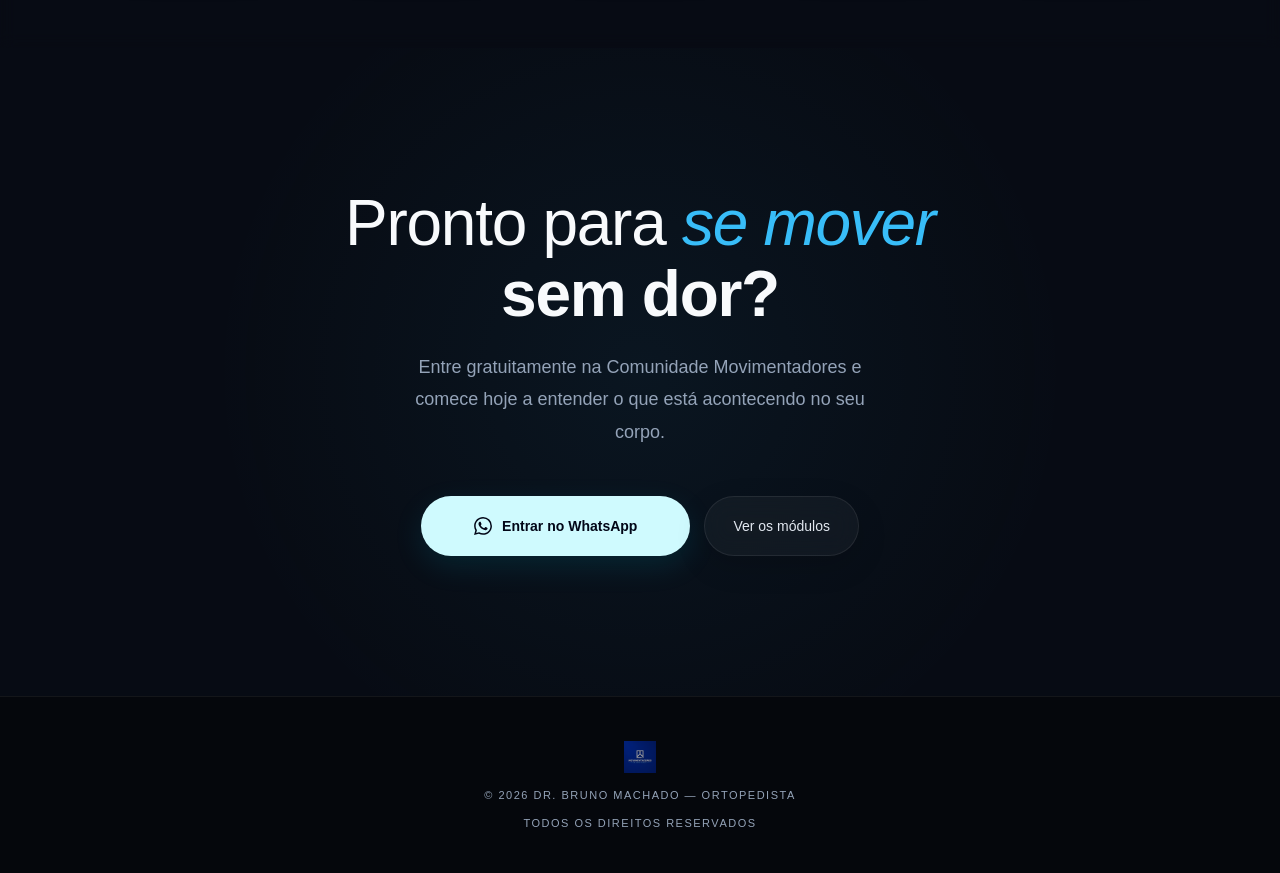
==== commit eeb0c251: "Update dates from 2025 to 2026" ====
--- a/comunidade_dr_bruno.html
+++ b/comunidade_dr_bruno.html
@@ -917,7 +917,7 @@
 
 <footer>
   <img src="[data-uri]" alt="Movimentadores">
-  <p>© 2025 Dr. Bruno Machado — Ortopedista</p>
+  <p>© 2026 Dr. Bruno Machado — Ortopedista</p>
   <p>Todos os direitos reservados</p>
 </footer>
 
